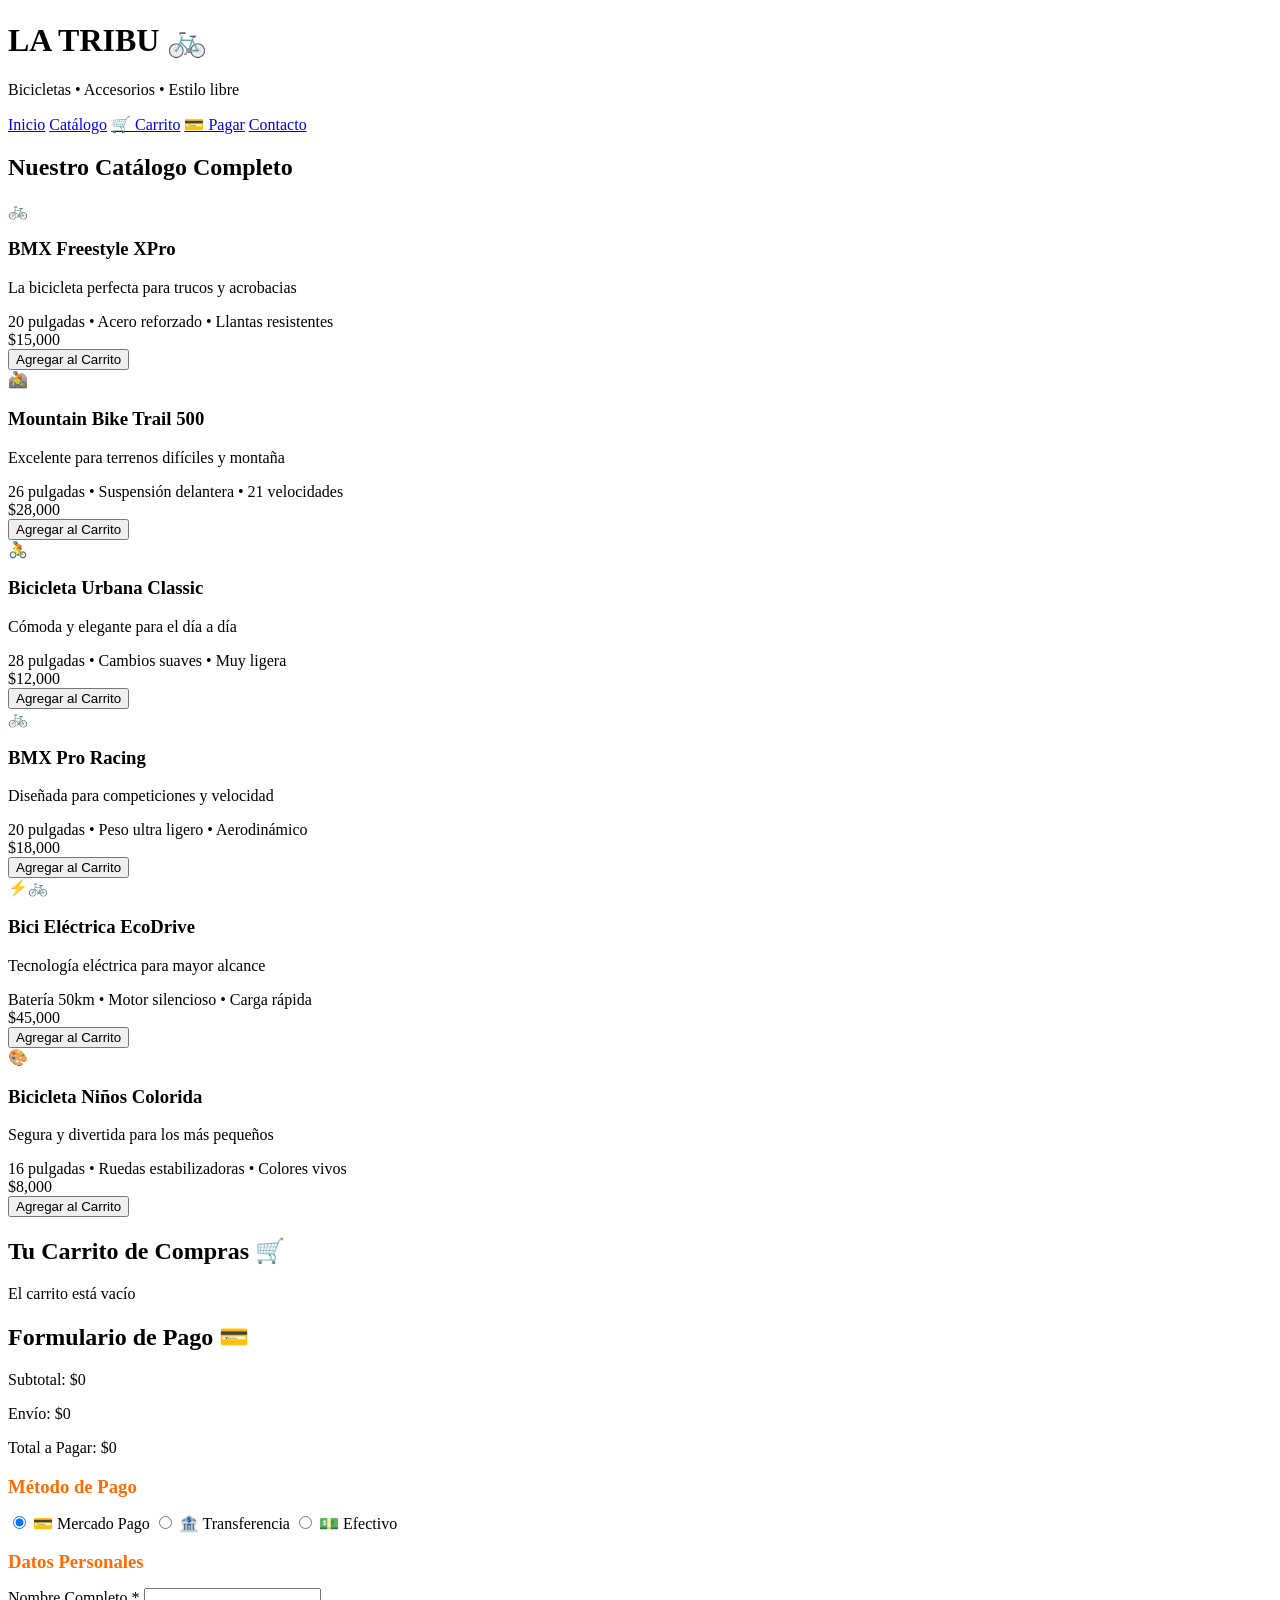
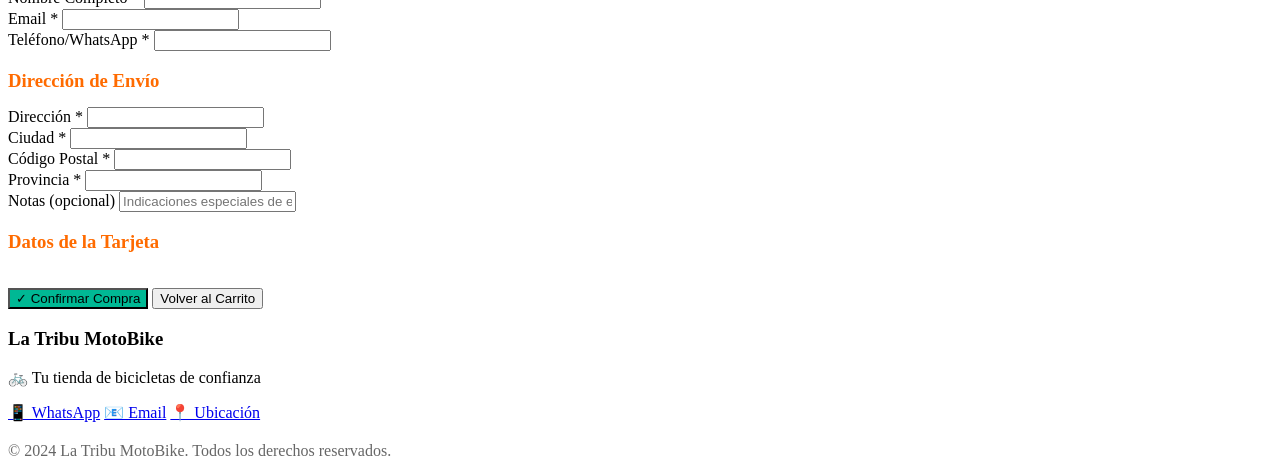
==== catalogo.html @ f484f9bf "Crear página de catálogo con carrito y pago integrado" ====
<!DOCTYPE html>
<html lang="es">
<head>
    <meta charset="UTF-8">
    <meta name="viewport" content="width=device-width, initial-scale=1.0">
    <title>La Tribu MotoBike - Catálogo</title>
    <link rel="stylesheet" href="style.css">
</head>
<body>
    <header>
        <h1>LA TRIBU 🚲</h1>
        <p>Bicicletas • Accesorios • Estilo libre</p>
    </header>

    <nav>
        <a href="index.html">Inicio</a>
        <a href="catalogo.html" class="active">Catálogo</a>
        <a href="javascript:void(0)" onclick="mostrarCarrito()">🛒 Carrito</a>
        <a href="javascript:void(0)" onclick="mostrarPago()">💳 Pagar</a>
        <a href="index.html#contacto">Contacto</a>
    </nav>

    <div class="container">
        <h2>Nuestro Catálogo Completo</h2>

        <div class="catalogo" id="catalogo">
            <!-- Los productos se cargarán aquí con JavaScript -->
        </div>
    </div>

    <!-- CARRITO -->
    <div class="carrito-container" id="carritoContainer">
        <div class="container">
            <h2>Tu Carrito de Compras 🛒</h2>
            <div class="carrito-items" id="carritoItems">
                <p class="carrito-vacio">El carrito está vacío</p>
            </div>
            <div class="carrito-resumen" id="carritoResumen" style="display:none;">
                <p>Subtotal: <span id="subtotal">$0</span></p>
                <p>Envío: <span id="envio">$0</span></p>
                <p class="carrito-total">Total: <span id="total">$0</span></p>
                <button class="btn" onclick="mostrarPago()" style="margin-top:20px;">Proceder al Pago</button>
                <button class="btn btn-secondary" onclick="mostrarCatalogo()" style="margin-top:10px;">Seguir Comprando</button>
            </div>
        </div>
    </div>

    <!-- PAGO -->
    <div class="pago-container" id="pagoContainer">
        <div class="container">
            <h2>Formulario de Pago 💳</h2>
            <div class="formulario-pago">
                <div class="resumen-pago" id="resumenPago">
                    <p>Subtotal: <span id="pagoSubtotal">$0</span></p>
                    <p>Envío: <span id="pagoEnvio">$0</span></p>
                    <p class="total">Total a Pagar: <span id="pagoTotal">$0</span></p>
                </div>

                <form id="formPago">
                    <h3 style="color: #ff6b00; margin-bottom: 15px;">Método de Pago</h3>
                    <div class="metodo-pago">
                        <input type="radio" id="mp" name="metodo" value="mercadopago" checked>
                        <label for="mp">💳 Mercado Pago</label>
                        
                        <input type="radio" id="tf" name="metodo" value="transferencia">
                        <label for="tf">🏦 Transferencia</label>
                        
                        <input type="radio" id="efectivo" name="metodo" value="efectivo">
                        <label for="efectivo">💵 Efectivo</label>
                    </div>

                    <h3 style="color: #ff6b00; margin-bottom: 15px;">Datos Personales</h3>
                    
                    <div class="form-group">
                        <label for="nombre">Nombre Completo *</label>
                        <input type="text" id="nombre" name="nombre" required>
                    </div>

                    <div class="form-group">
                        <label for="email">Email *</label>
                        <input type="email" id="email" name="email" required>
                    </div>

                    <div class="form-group">
                        <label for="telefono">Teléfono/WhatsApp *</label>
                        <input type="tel" id="telefono" name="telefono" required>
                    </div>

                    <h3 style="color: #ff6b00; margin-bottom: 15px;">Dirección de Envío</h3>

                    <div class="form-group">
                        <label for="direccion">Dirección *</label>
                        <input type="text" id="direccion" name="direccion" required>
                    </div>

                    <div class="form-row">
                        <div class="form-group">
                            <label for="ciudad">Ciudad *</label>
                            <input type="text" id="ciudad" name="ciudad" required>
                        </div>
                        <div class="form-group">
                            <label for="cp">Código Postal *</label>
                            <input type="text" id="cp" name="cp" required>
                        </div>
                    </div>

                    <div class="form-group">
                        <label for="provincia">Provincia *</label>
                        <input type="text" id="provincia" name="provincia" required>
                    </div>

                    <div class="form-group">
                        <label for="notas">Notas (opcional)</label>
                        <input type="text" id="notas" name="notas" placeholder="Indicaciones especiales de entrega...">
                    </div>

                    <h3 style="color: #ff6b00; margin-bottom: 15px;" id="datosTarjeta" style="display:none;">Datos de la Tarjeta</h3>

                    <div id="formularioTarjeta" style="display:none;">
                        <div class="form-group">
                            <label for="titular">Titular de la Tarjeta</label>
                            <input type="text" id="titular" name="titular">
                        </div>

                        <div class="form-group">
                            <label for="numerotarjeta">Número de Tarjeta</label>
                            <input type="text" id="numerotarjeta" name="numerotarjeta" placeholder="1234 5678 9012 3456" maxlength="19">
                        </div>

                        <div class="form-row">
                            <div class="form-group">
                                <label for="vencimiento">Vencimiento (MM/AA)</label>
                                <input type="text" id="vencimiento" name="vencimiento" placeholder="12/25" maxlength="5">
                            </div>
                            <div class="form-group">
                                <label for="cvv">CVV</label>
                                <input type="text" id="cvv" name="cvv" placeholder="123" maxlength="3">
                            </div>
                        </div>
                    </div>

                    <button type="submit" class="btn" style="margin-top:20px; background:#00b894;">✓ Confirmar Compra</button>
                    <button type="button" class="btn btn-secondary" onclick="mostrarCarrito()" style="margin-top:10px;">Volver al Carrito</button>
                </form>
            </div>
        </div>
    </div>

    <footer>
        <h3>La Tribu MotoBike</h3>
        <p>🚲 Tu tienda de bicicletas de confianza</p>
        <div class="contacto-links">
            <a href="https://wa.me/5491234567890" target="_blank">📱 WhatsApp</a>
            <a href="mailto:contacto@latribu.com">📧 Email</a>
            <a href="#">📍 Ubicación</a>
        </div>
        <p style="margin-top: 20px; color: #666;">© 2024 La Tribu MotoBike. Todos los derechos reservados.</p>
    </footer>

    <script>
        // ====== DATOS DE PRODUCTOS ======
        const productos = [
            {
                id: 1,
                nombre: "BMX Freestyle XPro",
                imagen: "🚲",
                precio: 15000,
                descripcion: "La bicicleta perfecta para trucos y acrobacias",
                specs: "20 pulgadas • Acero reforzado • Llantas resistentes"
            },
            {
                id: 2,
                nombre: "Mountain Bike Trail 500",
                imagen: "🚵",
                precio: 28000,
                descripcion: "Excelente para terrenos difíciles y montaña",
                specs: "26 pulgadas • Suspensión delantera • 21 velocidades"
            },
            {
                id: 3,
                nombre: "Bicicleta Urbana Classic",
                imagen: "🚴",
                precio: 12000,
                descripcion: "Cómoda y elegante para el día a día",
                specs: "28 pulgadas • Cambios suaves • Muy ligera"
            },
            {
                id: 4,
                nombre: "BMX Pro Racing",
                imagen: "🚲",
                precio: 18000,
                descripcion: "Diseñada para competiciones y velocidad",
                specs: "20 pulgadas • Peso ultra ligero • Aerodinámico"
            },
            {
                id: 5,
                nombre: "Bici Eléctrica EcoDrive",
                imagen: "⚡🚲",
                precio: 45000,
                descripcion: "Tecnología eléctrica para mayor alcance",
                specs: "Batería 50km • Motor silencioso • Carga rápida"
            },
            {
                id: 6,
                nombre: "Bicicleta Niños Colorida",
                imagen: "🎨",
                precio: 8000,
                descripcion: "Segura y divertida para los más pequeños",
                specs: "16 pulgadas • Ruedas estabilizadoras • Colores vivos"
            }
        ];

        let carrito = JSON.parse(localStorage.getItem('carrito')) || [];

        // ====== CARGAR CATÁLOGO ======
        function cargarCatalogo() {
            const catalogo = document.getElementById('catalogo');
            catalogo.innerHTML = '';
            
            productos.forEach(producto => {
                const productoHTML = `
                    <div class="producto">
                        <div class="producto-imagen">${producto.imagen}</div>
                        <div class="producto-info">
                            <h3>${producto.nombre}</h3>
                            <p>${producto.descripcion}</p>
                            <div class="producto-especificaciones">
                                ${producto.specs}
                            </div>
                            <div class="producto-precio">$${producto.precio.toLocaleString()}</div>
                            <button class="btn" onclick="agregarAlCarrito(${producto.id})">Agregar al Carrito</button>
                        </div>
                    </div>
                `;
                catalogo.innerHTML += productoHTML;
            });
        }

        // ====== CARRITO ======
        function agregarAlCarrito(productoId) {
            const producto = productos.find(p => p.id === productoId);
            const itemCarrito = carrito.find(i => i.id === productoId);

            if (itemCarrito) {
                itemCarrito.cantidad += 1;
            } else {
                carrito.push({
                    id: producto.id,
                    nombre: producto.nombre,
                    precio: producto.precio,
                    cantidad: 1
                });
            }

            guardarCarrito();
            actualizarCarrito();
            alert(`✓ ${producto.nombre} agregado al carrito`);
        }

        function guardarCarrito() {
            localStorage.setItem('carrito', JSON.stringify(carrito));
        }

        function actualizarCarrito() {
            const carritoItems = document.getElementById('carritoItems');
            const carritoResumen = document.getElementById('carritoResumen');

            if (carrito.length === 0) {
                carritoItems.innerHTML = '<p class="carrito-vacio">El carrito está vacío</p>';
                carritoResumen.style.display = 'none';
                return;
            }

            let html = '';
            let subtotal = 0;

            carrito.forEach(item => {
                const subtotalItem = item.precio * item.cantidad;
                subtotal += subtotalItem;

                html += `
                    <div class="carrito-item">
                        <div class="carrito-item-info">
                            <h4>${item.nombre}</h4>
                            <p>$${item.precio.toLocaleString()} c/u</p>
                        </div>
                        <div class="carrito-item-cantidad">
                            <button onclick="cambiarCantidad(${item.id}, -1)">−</button>
                            <input type="number" value="${item.cantidad}" readonly>
                            <button onclick="cambiarCantidad(${item.id}, 1)">+</button>
                        </div>
                        <div style="text-align: right;">
                            <p style="color: #ff6b00; font-weight: bold;">$${subtotalItem.toLocaleString()}</p>
                            <button class="carrito-item-eliminar" onclick="eliminarDelCarrito(${item.id})">Eliminar</button>
                        </div>
                    </div>
                `;
            });

            carritoItems.innerHTML = html;
            carritoResumen.style.display = 'block';

            const envio = 0;
            const total = subtotal + envio;

            document.getElementById('subtotal').textContent = '$' + subtotal.toLocaleString();
            document.getElementById('envio').textContent = '$' + envio.toLocaleString();
            document.getElementById('total').textContent = '$' + total.toLocaleString();

            actualizarResumenPago(subtotal, envio, total);
        }

        function cambiarCantidad(id, cambio) {
            const item = carrito.find(i => i.id === id);
            if (item) {
                item.cantidad += cambio;
                if (item.cantidad <= 0) {
                    eliminarDelCarrito(id);
                } else {
                    guardarCarrito();
                    actualizarCarrito();
                }
            }
        }

        function eliminarDelCarrito(id) {
            carrito = carrito.filter(i => i.id !== id);
            guardarCarrito();
            actualizarCarrito();
        }

        // ====== PAGO ======
        function actualizarResumenPago(subtotal, envio, total) {
            document.getElementById('pagoSubtotal').textContent = '$' + subtotal.toLocaleString();
            document.getElementById('pagoEnvio').textContent = '$' + envio.toLocaleString();
            document.getElementById('pagoTotal').textContent = '$' + total.toLocaleString();
        }

        document.addEventListener('change', function(e) {
            if (e.target.name === 'metodo') {
                const formularioTarjeta = document.getElementById('formularioTarjeta');
                if (e.target.value === 'mercadopago') {
                    formularioTarjeta.style.display = 'block';
                } else {
                    formularioTarjeta.style.display = 'none';
                }
            }
        });

        document.getElementById('formPago').addEventListener('submit', function(e) {
            e.preventDefault();

            const metodo = document.querySelector('input[name="metodo"]:checked').value;
            const nombre = document.getElementById('nombre').value;
            const email = document.getElementById('email').value;
            const telefono = document.getElementById('telefono').value;
            const direccion = document.getElementById('direccion').value;
            const ciudad = document.getElementById('ciudad').value;

            if (!nombre || !email || !telefono || !direccion || !ciudad) {
                alert('Por favor completa todos los campos obligatorios');
                return;
            }

            let mensaje = `*NUEVA COMPRA DE LA TRIBU* 🎉\n\n`;
            mensaje += `*Cliente:* ${nombre}\n`;
            mensaje += `*Email:* ${email}\n`;
            mensaje += `*Teléfono:* ${telefono}\n`;
            mensaje += `*Dirección:* ${direccion}, ${ciudad}\n`;
            mensaje += `*Método de Pago:* ${metodo}\n\n`;
            mensaje += `*Productos:*\n`;

            carrito.forEach(item => {
                mensaje += `• ${item.nombre} x${item.cantidad} = $${(item.precio * item.cantidad).toLocaleString()}\n`;
            });

            const total = document.getElementById('pagoTotal').textContent;
            mensaje += `\n*TOTAL: ${total}*`;

            const numeroWhatsApp = '5491234567890'; // Cambiar por tu número
            const urlWhatsApp = `https://wa.me/${numeroWhatsApp}?text=${encodeURIComponent(mensaje)}`;

            window.open(urlWhatsApp, '_blank');

            alert('✓ Compra enviada a WhatsApp. Te contactaremos pronto.');
            carrito = [];
            guardarCarrito();
            mostrarCatalogo();
        });

        // ====== NAVEGACIÓN ======
        function mostrarCatalogo() {
            document.getElementById('catalogo').parentElement.parentElement.style.display = 'block';
            document.getElementById('carritoContainer').style.display = 'none';
            document.getElementById('pagoContainer').style.display = 'none';
        }

        function mostrarCarrito() {
            document.getElementById('catalogo').parentElement.parentElement.style.display = 'none';
            document.getElementById('carritoContainer').style.display = 'block';
            document.getElementById('pagoContainer').style.display = 'none';
            actualizarCarrito();
        }

        function mostrarPago() {
            if (carrito.length === 0) {
                alert('El carrito está vacío. Agrega productos primero.');
                return;
            }
            document.getElementById('catalogo').parentElement.parentElement.style.display = 'none';
            document.getElementById('carritoContainer').style.display = 'none';
            document.getElementById('pagoContainer').style.display = 'block';
        }

        // ====== INICIALIZAR ======
        cargarCatalogo();
        actualizarCarrito();
    </script>
</body>
</html>
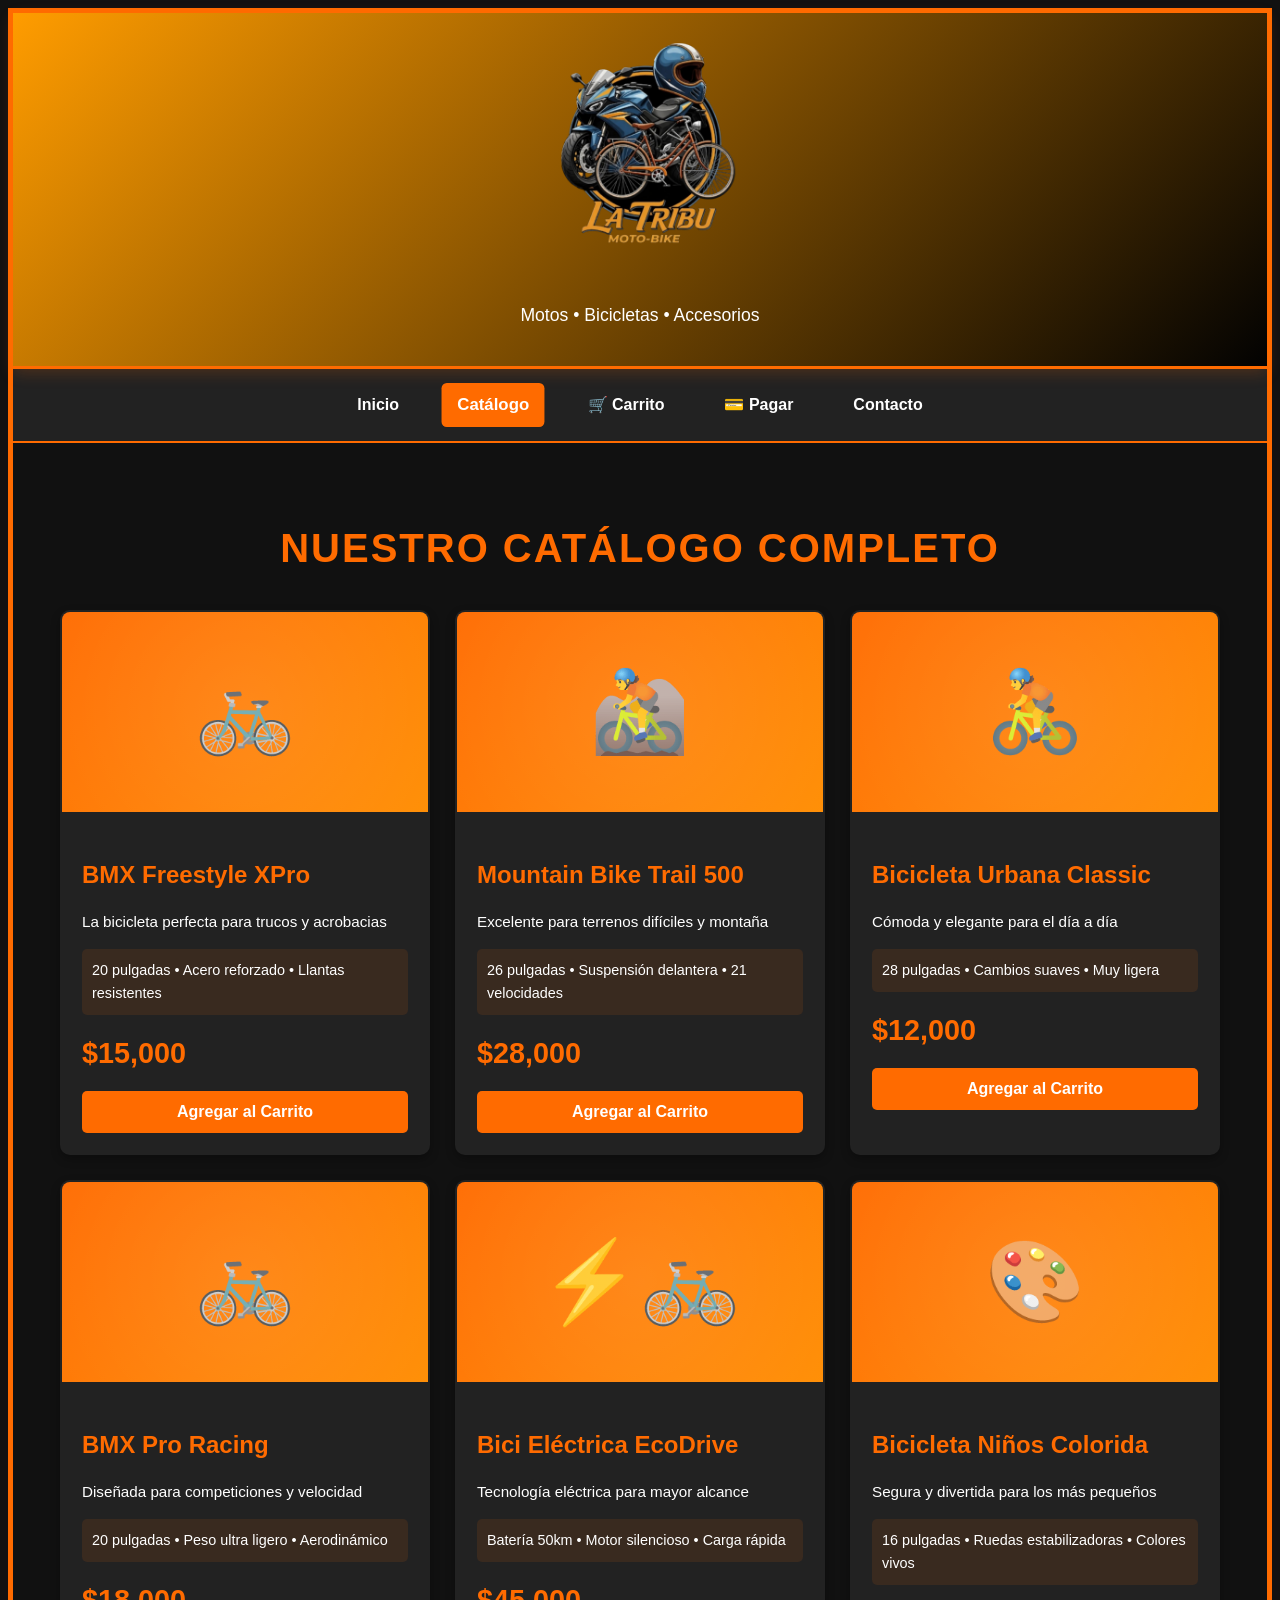
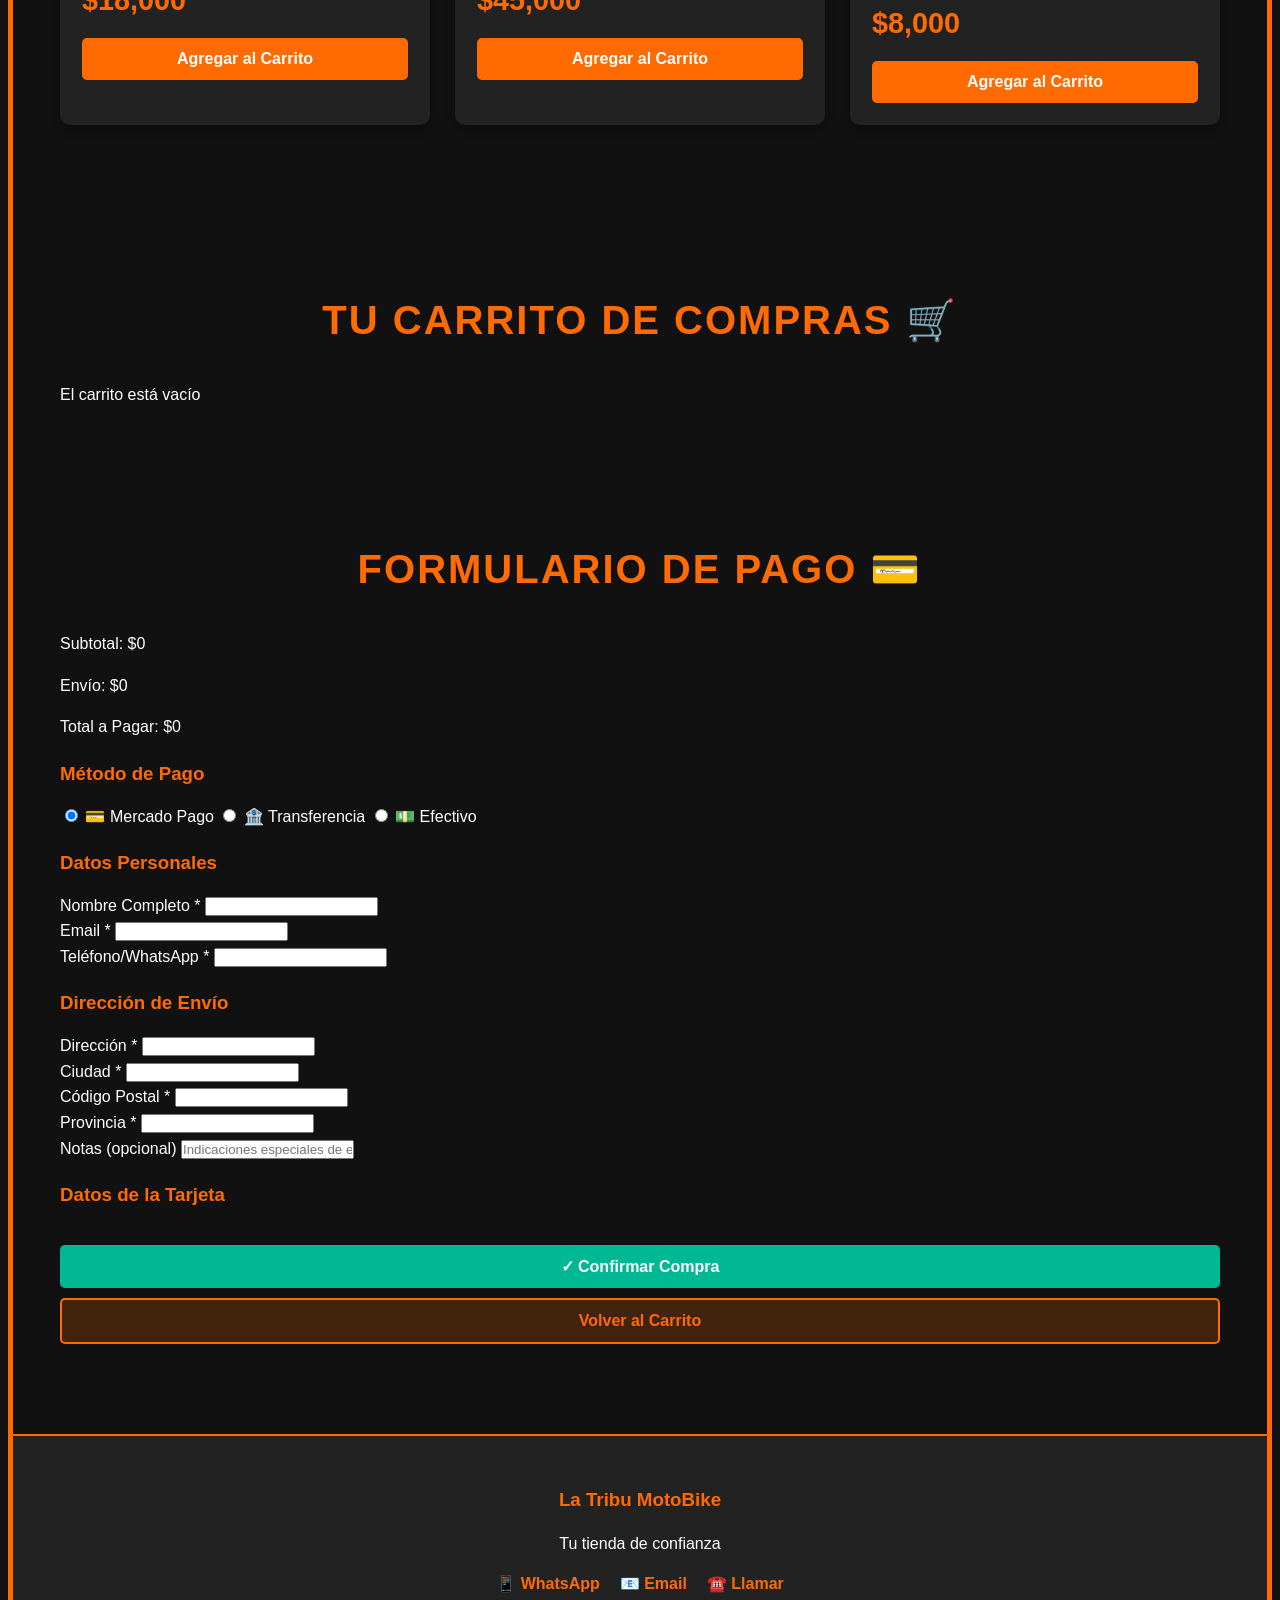
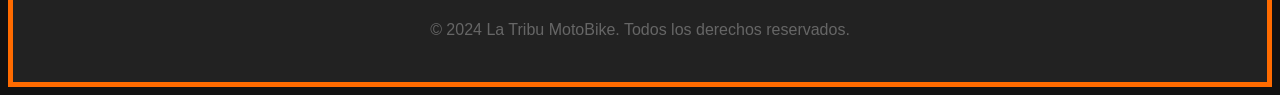
==== commit 4b5fd36f: "actualización del sitio" ====
--- a/catalogo.html
+++ b/catalogo.html
@@ -8,8 +8,11 @@
 </head>
 <body>
     <header>
-        <h1>LA TRIBU 🚲</h1>
-        <p>Bicicletas • Accesorios • Estilo libre</p>
+    <div class="header-left">
+        <img src="logo.png" class="logo" alt="Logo La Tribu">
+    </div>
+
+    <p>Motos • Bicicletas • Accesorios</p>
     </header>
 
     <nav>
@@ -148,11 +151,11 @@
 
     <footer>
         <h3>La Tribu MotoBike</h3>
-        <p>🚲 Tu tienda de bicicletas de confianza</p>
+        <p> Tu tienda de confianza</p>
         <div class="contacto-links">
-            <a href="https://wa.me/5491234567890" target="_blank">📱 WhatsApp</a>
-            <a href="mailto:contacto@latribu.com">📧 Email</a>
-            <a href="#">📍 Ubicación</a>
+            <a href="https://wa.me/5492364303401" target="_blank">📱 WhatsApp</a>
+            <a href="mailto:latribumotocycle@gmail.com">📧 Email</a>
+            <a href="tel:+5492364303401">☎️ Llamar</a>
         </div>
         <p style="margin-top: 20px; color: #666;">© 2024 La Tribu MotoBike. Todos los derechos reservados.</p>
     </footer>
@@ -416,5 +419,6 @@
         cargarCatalogo();
         actualizarCarrito();
     </script>
+<script src="script.js"></script>
 </body>
 </html>
--- a/style.css
+++ b/style.css
@@ -0,0 +1,598 @@
+* {
+
+    margin: 1;
+    padding: 0;
+    box-sizing: border-box;
+}
+
+:root {
+    --primary: #ff6b00;
+    --dark: #111;
+    --card: #222;
+    --text: #ffffff;
+    --text-light: #ffffff;
+    --hover: #ff8c00;
+    --blue: #ff9c00;
+    --blue-light: #020202;
+    --orange: #ff8c00;
+}
+
+body {
+    border: 5px solid #ff6b00;
+    font-family: 'Segoe UI', Tahoma, Geneva, Verdana, sans-serif;
+    background: var(--dark);
+    color: var(--text);
+    line-height: 1.6;
+}
+
+/* ========== HEADER ========== */
+header {
+    background: linear-gradient(135deg, var(--blue) 0%, var(--blue-light) 100%);
+    padding: 20px;
+    border-bottom: 3px solid var(--primary);
+    position: sticky;
+    top: 0;
+    z-index: 100;
+    box-shadow: 0 4px 15px rgba(255, 107, 0, 0.2);
+
+    display: flex;
+    flex-direction: column;
+    align-items: center;
+    text-align: center;
+}
+
+.header-top {
+    display: flex;
+    justify-content: space-between;
+    align-items: center;
+    margin-bottom: 20px;
+    max-width: 1200px;
+    margin-left: auto;
+    margin-right: auto;
+    gap: 20px;
+}
+
+.header-left {
+    flex: 0 0 auto;
+    min-width: 80px;
+}
+
+.logo {
+    height: 250px;
+    width: auto;
+    object-fit: contain;
+    display: block;
+}
+
+.header-search {
+    display: flex;
+    gap: 10px;
+    flex: 1;
+    max-width: 400px;
+    justify-content: flex-end;
+}
+
+.search-input {
+    flex: 1;
+    padding: 12px 15px;
+    border: 2px solid var(--primary);
+    border-radius: 5px;
+    background: rgba(255, 255, 255, 0.1);
+    color: white;
+    font-size: 1em;
+}
+
+.search-input::placeholder {
+    color: var(--text-light);
+}
+
+.search-input:focus {
+    outline: none;
+    background: rgba(255, 255, 255, 0.15);
+    border-color: var(--orange);
+}
+
+.search-btn {
+    background: var(--primary);
+    color: white;
+    border: none;
+    padding: 12px 20px;
+    border-radius: 5px;
+    cursor: pointer;
+    font-weight: 600;
+    transition: all 0.3s;
+}
+
+.search-btn:hover {
+    background: var(--orange);
+    transform: scale(1.05);
+}
+
+.header-bottom {
+    text-align: center;
+    max-width: 1200px;
+    margin-left: auto;
+    margin-right: auto;
+}
+
+header h1 {
+    font-size: 2.5em;
+    margin-bottom: 10px;
+    color: var(--primary);
+    text-shadow: 2px 2px 4px rgba(0, 0, 0, 0.5);
+}
+
+header p {
+    color: var(--text-light);
+    font-size: 1.1em;
+}
+
+/* ========== NAVEGACIÓN ========== */
+nav {
+    background: var(--card);
+    padding: 15px;
+    text-align: center;
+    border-bottom: 2px solid var(--primary);
+    display: flex;
+    justify-content: center;
+    gap: 30px;
+    flex-wrap: wrap;
+}
+
+nav a {
+    color: var(--text);
+    text-decoration: none;
+    font-weight: 600;
+    padding: 8px 15px;
+    border-radius: 5px;
+    transition: all 0.3s;
+    cursor: pointer;
+}
+
+nav a:hover, nav a.active {
+    background: var(--primary);
+    color: white;
+    transform: scale(1.05);
+}
+
+/* ========== HERO SECTION ========== */
+.hero {
+    background: linear-gradient(135deg, var(--blue) 0%, var(--blue-light) 50%, var(--dark) 100%);
+    padding: 80px 20px;
+    text-align: center;
+    border-bottom: 3px solid var(--primary);
+    position: relative;
+    overflow: hidden;
+}
+
+.hero::before {
+    content: '';
+    position: absolute;
+    top: 0;
+    right: 0;
+    width: 400px;
+    height: 400px;
+    background: radial-gradient(circle, rgba(255, 107, 0, 0.1) 0%, transparent 70%);
+    border-radius: 50%;
+}
+
+.hero-content {
+    max-width: 1200px;
+    margin: 0 auto;
+    position: relative;
+    z-index: 1;
+}
+
+.hero-title {
+    font-size: 3.5em;
+    margin-bottom: 20px;
+    color: var(--primary);
+    text-shadow: 2px 2px 4px rgba(0, 0, 0, 0.7);
+    font-weight: bold;
+}
+
+.hero-subtitle {
+    font-size: 1.5em;
+    color: var(--text-light);
+    margin-bottom: 40px;
+    letter-spacing: 2px;
+}
+
+.hero-buttons {
+    display: flex;
+    justify-content: center;
+    gap: 20px;
+    flex-wrap: wrap;
+}
+
+.btn-primary {
+    background: var(--primary) !important;
+    color: white !important;
+    padding: 15px 40px !important;
+    font-size: 1.1em !important;
+    text-decoration: none;
+    display: inline-block;
+}
+
+.btn-primary:hover {
+    background: var(--orange) !important;
+}
+
+/* ========== CONTENEDOR PRINCIPAL ========== */
+.container {
+    max-width: 1200px;
+    margin: 0 auto;
+    padding: 40px 20px;
+}
+
+h2 {
+    font-size: 2.5em;
+    margin-bottom: 30px;
+    text-align: center;
+    color: var(--primary);
+    text-transform: uppercase;
+    letter-spacing: 2px;
+}
+
+/* ========== CATEGORÍAS ========== */
+.categorias-section {
+    margin-bottom: 80px;
+}
+
+.categorias {
+    display: grid;
+    grid-template-columns: repeat(auto-fit, minmax(300px, 1fr));
+    gap: 25px;
+    margin-bottom: 50px;
+}
+
+.categoria-card {
+    background: linear-gradient(135deg, var(--blue) 0%, var(--blue-light) 100%);
+    border-radius: 10px;
+    padding: 40px 20px;
+    text-align: center;
+    border: 2px solid var(--primary);
+    transition: all 0.3s;
+    cursor: pointer;
+}
+
+.categoria-card:hover {
+    transform: translateY(-10px);
+    box-shadow: 0 8px 25px rgba(255, 107, 0, 0.4);
+}
+
+.categoria-icon {
+    font-size: 60px;
+    margin-bottom: 15px;
+}
+
+.categoria-card h3 {
+    font-size: 1.8em;
+    margin-bottom: 10px;
+    color: var(--primary);
+}
+
+.categoria-card p {
+    color: var(--text-light);
+    margin-bottom: 20px;
+}
+
+.btn-small {
+    background: var(--primary) !important;
+    color: white !important;
+    padding: 10px 20px !important;
+    font-size: 0.95em !important;
+    display: inline-block !important;
+    text-decoration: none !important;
+}
+
+.btn-small:hover {
+    background: var(--orange) !important;
+}
+
+/* ========== CATÁLOGO ========== */
+.catalogo {
+    display: grid;
+    grid-template-columns: repeat(auto-fit, minmax(300px, 1fr));
+    gap: 25px;
+    margin-bottom: 50px;
+}
+
+.producto {
+    background: var(--card);
+    border-radius: 10px;
+    overflow: hidden;
+    transition: all 0.3s;
+    border: 2px solid transparent;
+    cursor: pointer;
+    box-shadow: 0 4px 10px rgba(0, 0, 0, 0.3);
+    animation: fadeIn 0.5s ease-in-out;
+}
+
+.producto:hover {
+    transform: translateY(-10px);
+    border-color: var(--primary);
+    box-shadow: 0 8px 20px rgba(255, 107, 0, 0.3);
+}
+
+.producto-imagen {
+    background: linear-gradient(135deg, var(--primary) 0%, var(--hover) 100%);
+    height: 200px;
+    display: flex;
+    align-items: center;
+    justify-content: center;
+    font-size: 80px;
+    position: relative;
+    overflow: hidden;
+}
+
+.producto-imagen::before {
+    content: '';
+    position: absolute;
+    top: -50%;
+    right: -50%;
+    width: 200%;
+    height: 200%;
+    background: radial-gradient(circle, rgba(255,255,255,0.1) 0%, transparent 70%);
+    animation: shine 3s infinite;
+}
+
+@keyframes shine {
+    0% { transform: translate(-50%, -50%); }
+    100% { transform: translate(50%, 50%); }
+}
+
+.producto-info {
+    padding: 20px;
+}
+
+.producto-info h3 {
+    font-size: 1.5em;
+    margin-bottom: 10px;
+    color: var(--primary);
+}
+
+.producto-info p {
+    color: var(--text-light);
+    margin-bottom: 15px;
+    font-size: 0.95em;
+}
+
+.producto-precio {
+    font-size: 1.8em;
+    color: var(--primary);
+    font-weight: bold;
+    margin-bottom: 15px;
+}
+
+.producto-especificaciones {
+    background: rgba(255, 107, 0, 0.1);
+    padding: 10px;
+    border-radius: 5px;
+    margin-bottom: 15px;
+    font-size: 0.9em;
+    color: var(--text-light);
+}
+
+.btn {
+    background: var(--primary);
+    color: white;
+    border: none;
+    padding: 12px 20px;
+    border-radius: 5px;
+    cursor: pointer;
+    font-weight: 600;
+    transition: all 0.3s;
+    width: 100%;
+    font-size: 1em;
+    text-decoration: none;
+    display: inline-block;
+}
+
+.btn:hover {
+    background: var(--hover);
+    transform: scale(1.05);
+}
+
+.btn-secondary {
+    background: rgba(255, 107, 0, 0.2) !important;
+    color: var(--primary) !important;
+    border: 2px solid var(--primary) !important;
+}
+
+.btn-secondary:hover {
+    background: var(--primary) !important;
+    color: white !important;
+}
+
+.btn-large {
+    padding: 15px 40px;
+    font-size: 1.1em;
+    display: inline-block;
+    text-decoration: none;
+}
+
+/* ========== NOVEDADES ========== */
+.novedades-section {
+    margin-bottom: 80px;
+}
+
+/* ========== POR QUÉ ELEGIR ========== */
+.por-que-section {
+    background: rgba(255, 107, 0, 0.05);
+    padding: 40px;
+    border-radius: 10px;
+    border-left: 4px solid var(--primary);
+    margin-bottom: 50px;
+}
+
+.caracteristicas {
+    display: grid;
+    grid-template-columns: repeat(auto-fit, minmax(250px, 1fr));
+    gap: 20px;
+}
+
+.caracteristica {
+    background: rgba(255, 107, 0, 0.05);
+    padding: 20px;
+    border-radius: 8px;
+    text-align: center;
+}
+
+.caracteristica-icon {
+    font-size: 40px;
+    margin-bottom: 15px;
+}
+
+.caracteristica h3 {
+    color: var(--primary);
+    margin-bottom: 10px;
+}
+
+.caracteristica p {
+    color: var(--text-light);
+    font-size: 0.95em;
+}
+
+/* ========== FOOTER ========== */
+footer {
+    background: var(--card);
+    padding: 30px 20px;
+    text-align: center;
+    border-top: 2px solid var(--primary);
+    margin-top: 50px;
+}
+
+footer h3 {
+    color: var(--primary);
+    margin-bottom: 15px;
+}
+
+footer p {
+    color: var(--text-light);
+    margin-bottom: 10px;
+}
+
+.footer-info {
+    display: grid;
+    grid-template-columns: repeat(auto-fit, minmax(200px, 1fr));
+    gap: 20px;
+    margin: 20px 0;
+    padding: 20px;
+    background: rgba(255, 107, 0, 0.1);
+    border-radius: 8px;
+}
+
+.footer-section h4 {
+    color: var(--primary);
+    margin-bottom: 10px;
+}
+
+.contacto-links {
+    display: flex;
+    justify-content: center;
+    gap: 20px;
+    flex-wrap: wrap;
+    margin-top: 15px;
+}
+
+.contacto-links a {
+    color: var(--primary);
+    text-decoration: none;
+    font-weight: 600;
+    transition: all 0.3s;
+}
+
+.contacto-links a:hover {
+    color: var(--hover);
+    transform: scale(1.1);
+}
+
+.footer-bottom {
+    margin-top: 30px;
+    padding-top: 20px;
+    border-top: 2px solid #333;
+}
+
+/* ========== ANIMACIONES ========== */
+@keyframes fadeIn {
+    from {
+        opacity: 0;
+        transform: translateY(20px);
+    }
+    to {
+        opacity: 1;
+        transform: translateY(0);
+    }
+}
+
+.badge {
+    display: inline-block;
+    background: var(--primary);
+    color: white;
+    padding: 5px 10px;
+    border-radius: 20px;
+    font-size: 0.8em;
+    margin-right: 10px;
+}
+
+.badge-oferta {
+    background: #cc3333;
+}
+
+/* ========== RESPONSIVE ========== */
+@media (max-width: 768px) {
+    .header-top {
+        flex-direction: column;
+        gap: 15px;
+    }
+
+    .header-search {
+        width: 100%;
+        max-width: 100%;
+    }
+
+    header h1 {
+        font-size: 2em;
+    }
+
+    .hero-title {
+        font-size: 2em;
+    }
+
+    .hero-buttons {
+        flex-direction: column;
+    }
+
+    .btn-large {
+        width: 100%;
+    }
+
+    nav {
+        gap: 15px;
+    }
+
+    .catalogo {
+        grid-template-columns: 1fr;
+    }
+
+    .categorias {
+        grid-template-columns: 1fr;
+    }
+
+    h2 {
+        font-size: 1.8em;
+    }
+
+    .contacto-links {
+        flex-direction: column;
+    }
+
+    .hero {
+        padding: 60px 20px;
+    }
+
+    .hero-subtitle {
+        font-size: 1.2em;
+    }
+}
